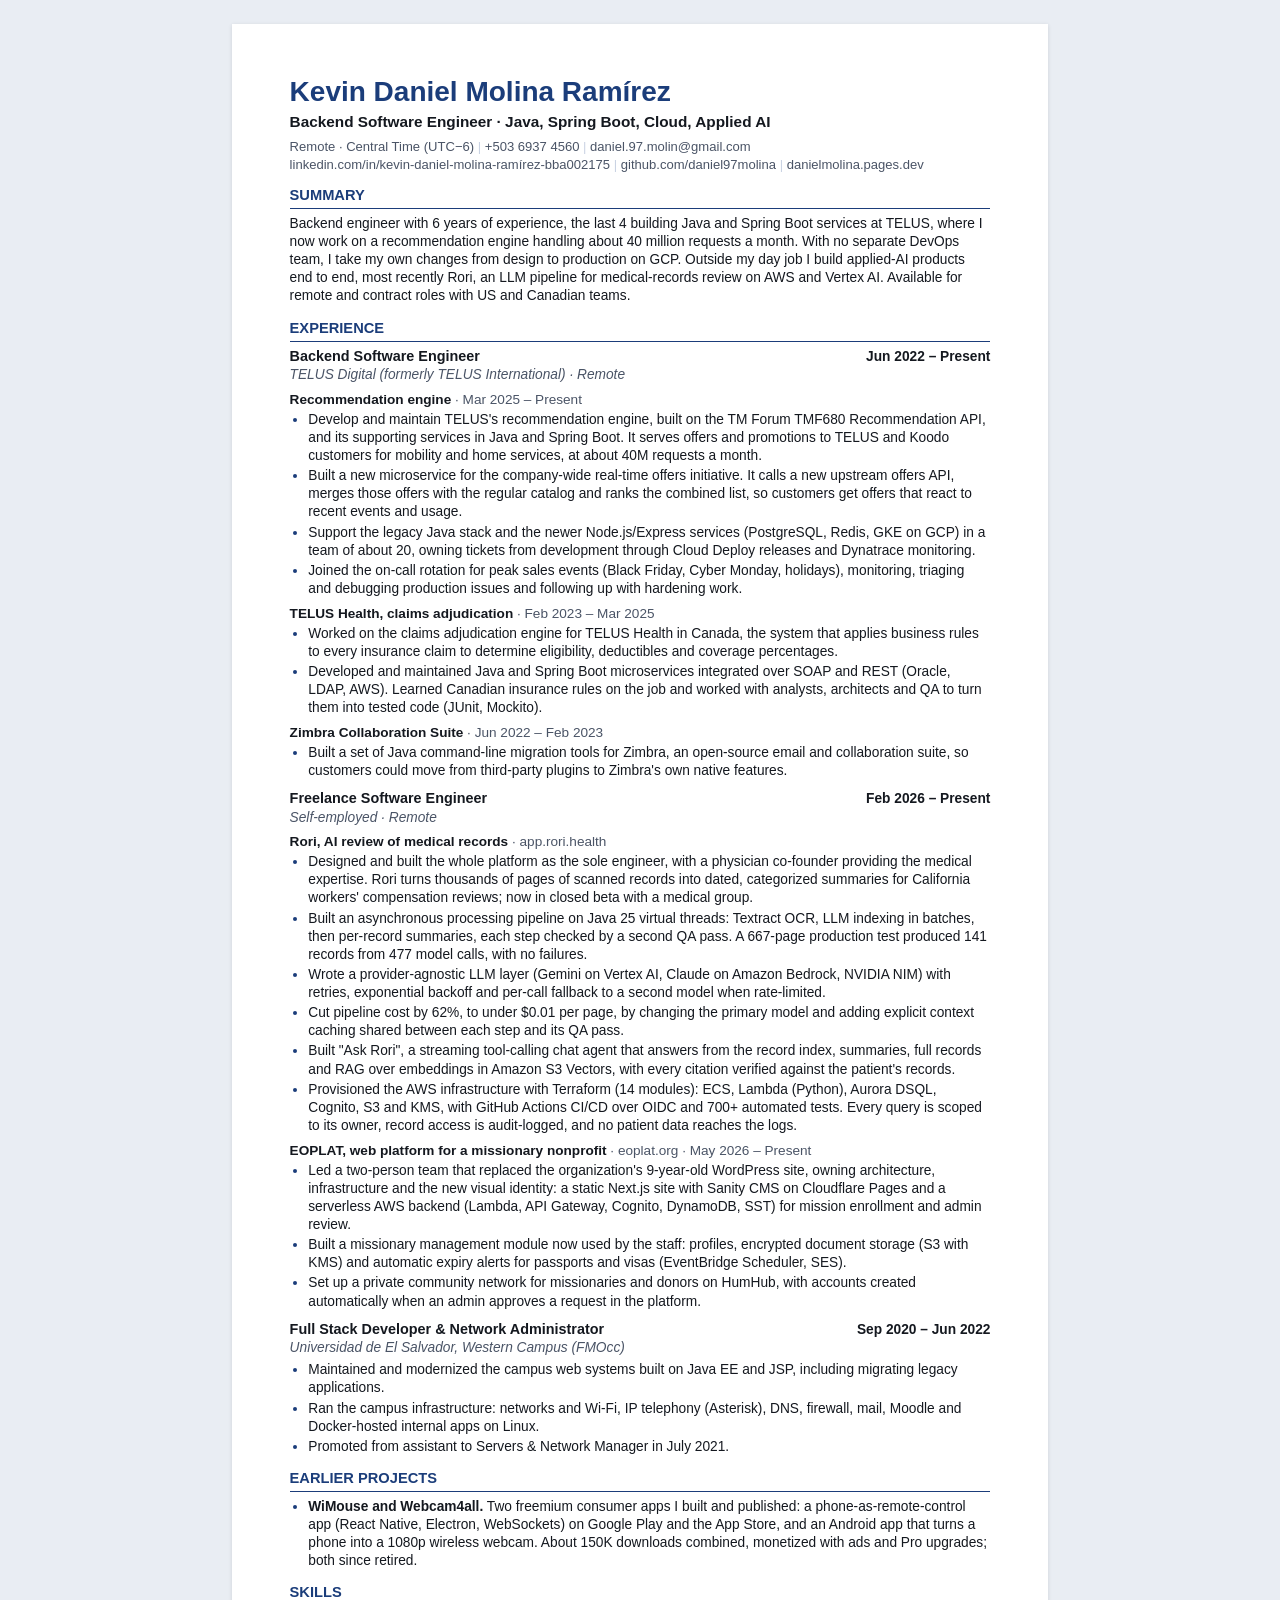
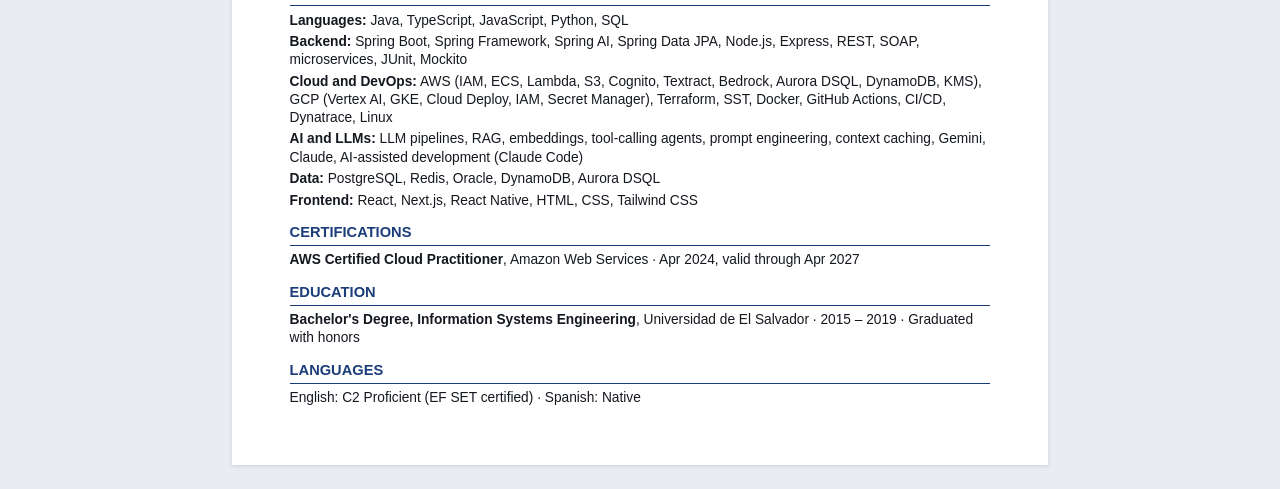
==== cv.html @ 5ef0b37c "Add ATS CV and Turbo Vision TUI redesign Checkpoint before the BIOS setup redesign.  Co-Authored-By:" ====
<!DOCTYPE html>
<html lang="en">
<head>
  <meta charset="UTF-8" />
  <meta name="viewport" content="width=device-width, initial-scale=1" />
  <meta name="robots" content="noindex" />
  <title>Kevin Daniel Molina Ramírez — CV</title>
  <meta name="author" content="Kevin Daniel Molina Ramírez" />
  <meta name="description" content="CV of Kevin Daniel Molina Ramírez, Backend Software Engineer (Java, Spring Boot, cloud, applied AI)." />
  <style>
    /*
      ATS-first layout: one column, real text, standard headings, no tables,
      no icons, no text in images. Ligatures are off so "fi"/"fl" extract as
      plain letters in every parser.
    */
    :root {
      --ink: #14181f;
      --muted: #4a5466;
      --accent: #1b3d7a;
      --rule: #c9d2e3;
    }
    * { box-sizing: border-box; }
    html { background: #e9edf3; }
    body {
      margin: 0;
      color: var(--ink);
      font-family: Calibri, Carlito, "Segoe UI", Arial, sans-serif;
      font-size: 10.3pt;
      line-height: 1.32;
      font-variant-ligatures: none;
      font-feature-settings: "liga" 0, "clig" 0;
      -webkit-print-color-adjust: exact;
      print-color-adjust: exact;
    }
    .page {
      max-width: 8.5in;
      margin: 24px auto;
      padding: 0.55in 0.6in;
      background: #fff;
      box-shadow: 0 1px 4px rgba(20, 24, 31, .12);
    }
    a { color: inherit; text-decoration: none; }

    header h1 {
      margin: 0;
      font-size: 21pt;
      line-height: 1.1;
      color: var(--accent);
    }
    .headline { margin: 3pt 0 5pt; font-size: 11.5pt; font-weight: 700; }
    .contact { margin: 0; color: var(--muted); font-size: 9.8pt; }
    .contact span + span::before { content: " | "; color: var(--rule); }

    h2 {
      margin: 10pt 0 4pt;
      padding-bottom: 2pt;
      border-bottom: 1.2pt solid var(--accent);
      color: var(--accent);
      font-size: 11pt;
      text-transform: uppercase;
      break-after: avoid;
    }
    p { margin: 0 0 4pt; }

    .job { margin-bottom: 7pt; }
    .job-head { display: flex; justify-content: space-between; gap: 12pt; align-items: baseline; break-after: avoid; }
    .job-head h3 { margin: 0; font-size: 10.8pt; }
    .job-head .dates { white-space: nowrap; font-weight: 700; }
    .org { margin: 0 0 3pt; color: var(--muted); font-style: italic; }

    h4 {
      margin: 5pt 0 1.5pt;
      font-size: 10.2pt;
      break-after: avoid;
    }
    h4 .when { font-weight: 400; color: var(--muted); }

    ul { margin: 0 0 3pt; padding-left: 14pt; }
    li { margin-bottom: 1.5pt; }
    li::marker { color: var(--accent); }

    .skills p { margin-bottom: 2.5pt; }
    .skills strong, .plain strong { color: var(--ink); }

    @page { size: Letter; margin: 0.4in 0.55in; }
    @media print {
      html { background: #fff; }
      .page { margin: 0; padding: 0; max-width: none; box-shadow: none; }
      li, .job-head, .org { break-inside: avoid; }
      .org { break-after: avoid; }
    }
    @media (max-width: 640px) {
      .page { margin: 0; padding: 20px 16px; box-shadow: none; }
      .job-head { flex-direction: column; gap: 0; }
    }
  </style>
</head>
<body>
<main class="page">

  <header>
    <h1>Kevin Daniel Molina Ramírez</h1>
    <p class="headline">Backend Software Engineer · Java, Spring Boot, Cloud, Applied AI</p>
    <p class="contact">
      <span>Remote · Central Time (UTC−6)</span>
      <span>+503 6937 4560</span>
      <span><a href="mailto:daniel.97.molin@gmail.com">daniel.97.molin@gmail.com</a></span>
    </p>
    <p class="contact">
      <span><a href="https://www.linkedin.com/in/kevin-daniel-molina-ram%C3%ADrez-bba002175">linkedin.com/in/kevin-daniel-molina-ramírez-bba002175</a></span>
      <span><a href="https://github.com/daniel97molina">github.com/daniel97molina</a></span>
      <span><a href="https://danielmolina.pages.dev">danielmolina.pages.dev</a></span>
    </p>
  </header>

  <section>
    <h2>Summary</h2>
    <p>
      Backend engineer with 6 years of experience, the last 4 building Java and Spring Boot services at
      TELUS, where I now work on a recommendation engine handling about 40 million requests a month.
      With no separate DevOps team, I take my own changes from design to production on GCP. Outside my
      day job I build applied-AI products end to end, most recently Rori, an LLM pipeline for
      medical-records review on AWS and Vertex AI. Available for remote and contract roles with US and
      Canadian teams.
    </p>
  </section>

  <section>
    <h2>Experience</h2>

    <article class="job">
      <div class="job-head">
        <h3>Backend Software Engineer</h3>
        <span class="dates">Jun 2022 – Present</span>
      </div>
      <p class="org">TELUS Digital (formerly TELUS International) · Remote</p>

      <h4>Recommendation engine <span class="when">· Mar 2025 – Present</span></h4>
      <ul>
        <li>Develop and maintain TELUS's recommendation engine, built on the TM Forum TMF680 Recommendation API, and its supporting services in Java and Spring Boot. It serves offers and promotions to TELUS and Koodo customers for mobility and home services, at about 40M requests a month.</li>
        <li>Built a new microservice for the company-wide real-time offers initiative. It calls a new upstream offers API, merges those offers with the regular catalog and ranks the combined list, so customers get offers that react to recent events and usage.</li>
        <li>Support the legacy Java stack and the newer Node.js/Express services (PostgreSQL, Redis, GKE on GCP) in a team of about 20, owning tickets from development through Cloud Deploy releases and Dynatrace monitoring.</li>
        <li>Joined the on-call rotation for peak sales events (Black Friday, Cyber Monday, holidays), monitoring, triaging and debugging production issues and following up with hardening work.</li>
      </ul>

      <h4>TELUS Health, claims adjudication <span class="when">· Feb 2023 – Mar 2025</span></h4>
      <ul>
        <li>Worked on the claims adjudication engine for TELUS Health in Canada, the system that applies business rules to every insurance claim to determine eligibility, deductibles and coverage percentages.</li>
        <li>Developed and maintained Java and Spring Boot microservices integrated over SOAP and REST (Oracle, LDAP, AWS). Learned Canadian insurance rules on the job and worked with analysts, architects and QA to turn them into tested code (JUnit, Mockito).</li>
      </ul>

      <h4>Zimbra Collaboration Suite <span class="when">· Jun 2022 – Feb 2023</span></h4>
      <ul>
        <li>Built a set of Java command-line migration tools for Zimbra, an open-source email and collaboration suite, so customers could move from third-party plugins to Zimbra's own native features.</li>
      </ul>
    </article>

    <article class="job">
      <div class="job-head">
        <h3>Freelance Software Engineer</h3>
        <span class="dates">Feb 2026 – Present</span>
      </div>
      <p class="org">Self-employed · Remote</p>

      <h4>Rori, AI review of medical records <span class="when">· app.rori.health</span></h4>
      <ul>
        <li>Designed and built the whole platform as the sole engineer, with a physician co-founder providing the medical expertise. Rori turns thousands of pages of scanned records into dated, categorized summaries for California workers' compensation reviews; now in closed beta with a medical group.</li>
        <li>Built an asynchronous processing pipeline on Java 25 virtual threads: Textract OCR, LLM indexing in batches, then per-record summaries, each step checked by a second QA pass. A 667-page production test produced 141 records from 477 model calls, with no failures.</li>
        <li>Wrote a provider-agnostic LLM layer (Gemini on Vertex AI, Claude on Amazon Bedrock, NVIDIA NIM) with retries, exponential backoff and per-call fallback to a second model when rate-limited.</li>
        <li>Cut pipeline cost by 62%, to under $0.01 per page, by changing the primary model and adding explicit context caching shared between each step and its QA pass.</li>
        <li>Built "Ask Rori", a streaming tool-calling chat agent that answers from the record index, summaries, full records and RAG over embeddings in Amazon S3 Vectors, with every citation verified against the patient's records.</li>
        <li>Provisioned the AWS infrastructure with Terraform (14 modules): ECS, Lambda (Python), Aurora DSQL, Cognito, S3 and KMS, with GitHub Actions CI/CD over OIDC and 700+ automated tests. Every query is scoped to its owner, record access is audit-logged, and no patient data reaches the logs.</li>
      </ul>

      <h4>EOPLAT, web platform for a missionary nonprofit <span class="when">· eoplat.org · May 2026 – Present</span></h4>
      <ul>
        <li>Led a two-person team that replaced the organization's 9-year-old WordPress site, owning architecture, infrastructure and the new visual identity: a static Next.js site with Sanity CMS on Cloudflare Pages and a serverless AWS backend (Lambda, API Gateway, Cognito, DynamoDB, SST) for mission enrollment and admin review.</li>
        <li>Built a missionary management module now used by the staff: profiles, encrypted document storage (S3 with KMS) and automatic expiry alerts for passports and visas (EventBridge Scheduler, SES).</li>
        <li>Set up a private community network for missionaries and donors on HumHub, with accounts created automatically when an admin approves a request in the platform.</li>
      </ul>
    </article>

    <article class="job">
      <div class="job-head">
        <h3>Full Stack Developer &amp; Network Administrator</h3>
        <span class="dates">Sep 2020 – Jun 2022</span>
      </div>
      <p class="org">Universidad de El Salvador, Western Campus (FMOcc)</p>
      <ul>
        <li>Maintained and modernized the campus web systems built on Java EE and JSP, including migrating legacy applications.</li>
        <li>Ran the campus infrastructure: networks and Wi-Fi, IP telephony (Asterisk), DNS, firewall, mail, Moodle and Docker-hosted internal apps on Linux.</li>
        <li>Promoted from assistant to Servers &amp; Network Manager in July 2021.</li>
      </ul>
    </article>
  </section>

  <section>
    <h2>Earlier Projects</h2>
    <ul>
      <li><strong>WiMouse and Webcam4all.</strong> Two freemium consumer apps I built and published: a phone-as-remote-control app (React Native, Electron, WebSockets) on Google Play and the App Store, and an Android app that turns a phone into a 1080p wireless webcam. About 150K downloads combined, monetized with ads and Pro upgrades; both since retired.</li>
    </ul>
  </section>

  <section class="skills">
    <h2>Skills</h2>
    <p><strong>Languages:</strong> Java, TypeScript, JavaScript, Python, SQL</p>
    <p><strong>Backend:</strong> Spring Boot, Spring Framework, Spring AI, Spring Data JPA, Node.js, Express, REST, SOAP, microservices, JUnit, Mockito</p>
    <p><strong>Cloud and DevOps:</strong> AWS (IAM, ECS, Lambda, S3, Cognito, Textract, Bedrock, Aurora DSQL, DynamoDB, KMS), GCP (Vertex AI, GKE, Cloud Deploy, IAM, Secret Manager), Terraform, SST, Docker, GitHub Actions, CI/CD, Dynatrace, Linux</p>
    <p><strong>AI and LLMs:</strong> LLM pipelines, RAG, embeddings, tool-calling agents, prompt engineering, context caching, Gemini, Claude, AI-assisted development (Claude Code)</p>
    <p><strong>Data:</strong> PostgreSQL, Redis, Oracle, DynamoDB, Aurora DSQL</p>
    <p><strong>Frontend:</strong> React, Next.js, React Native, HTML, CSS, Tailwind CSS</p>
  </section>

  <section class="plain">
    <h2>Certifications</h2>
    <p><strong>AWS Certified Cloud Practitioner</strong>, Amazon Web Services · Apr 2024, valid through Apr 2027</p>
  </section>

  <section class="plain">
    <h2>Education</h2>
    <p><strong>Bachelor's Degree, Information Systems Engineering</strong>, Universidad de El Salvador · 2015 – 2019 · Graduated with honors</p>
  </section>

  <section class="plain">
    <h2>Languages</h2>
    <p>English: C2 Proficient (EF SET certified) · Spanish: Native</p>
  </section>

</main>
</body>
</html>
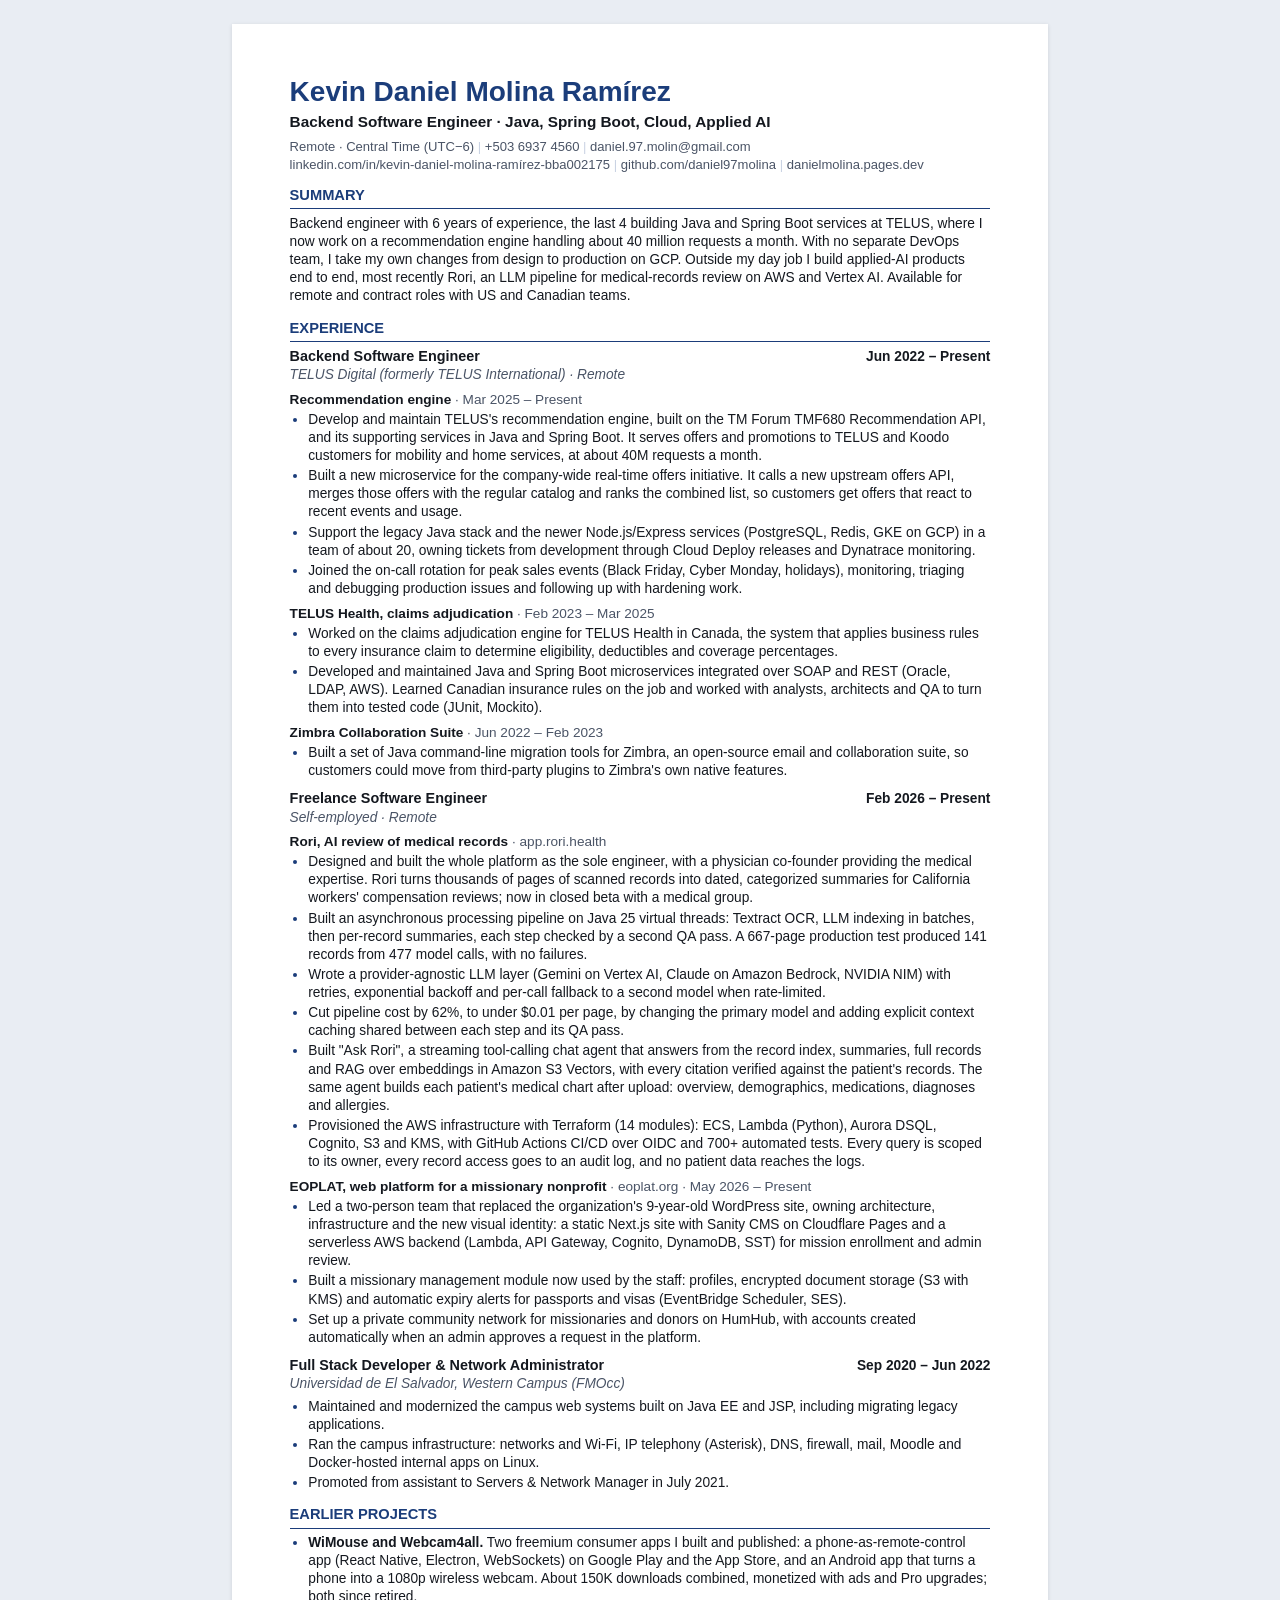
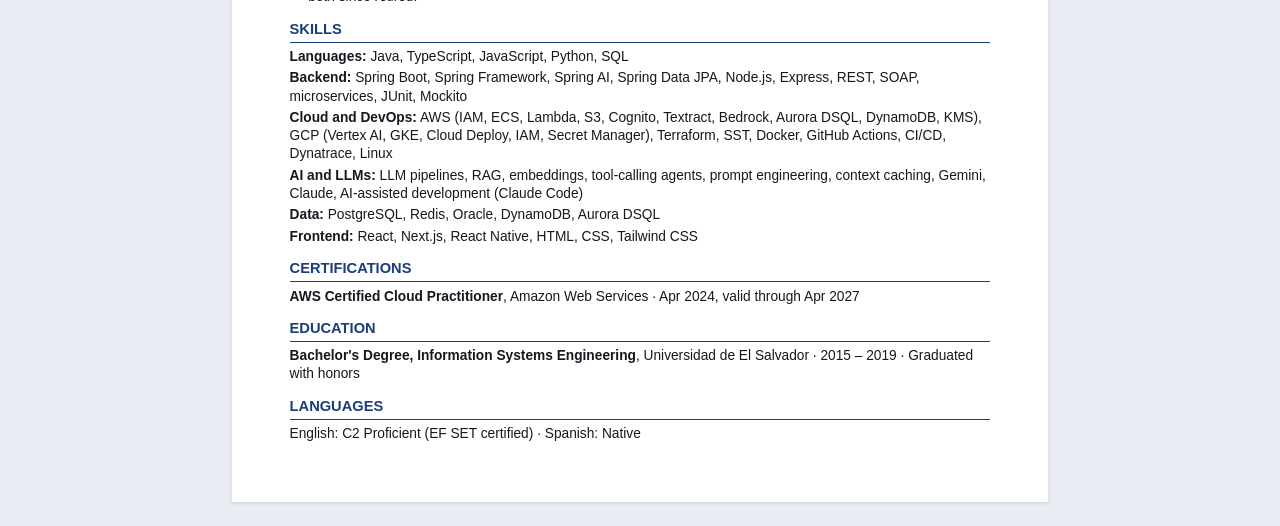
==== commit eba3b8f2: "Redesign portfolio as a BIOS setup utility - Menu tabs that follow the scroll, arrow-key navigation," ====
--- a/cv.html
+++ b/cv.html
@@ -168,8 +168,8 @@
         <li>Built an asynchronous processing pipeline on Java 25 virtual threads: Textract OCR, LLM indexing in batches, then per-record summaries, each step checked by a second QA pass. A 667-page production test produced 141 records from 477 model calls, with no failures.</li>
         <li>Wrote a provider-agnostic LLM layer (Gemini on Vertex AI, Claude on Amazon Bedrock, NVIDIA NIM) with retries, exponential backoff and per-call fallback to a second model when rate-limited.</li>
         <li>Cut pipeline cost by 62%, to under $0.01 per page, by changing the primary model and adding explicit context caching shared between each step and its QA pass.</li>
-        <li>Built "Ask Rori", a streaming tool-calling chat agent that answers from the record index, summaries, full records and RAG over embeddings in Amazon S3 Vectors, with every citation verified against the patient's records.</li>
-        <li>Provisioned the AWS infrastructure with Terraform (14 modules): ECS, Lambda (Python), Aurora DSQL, Cognito, S3 and KMS, with GitHub Actions CI/CD over OIDC and 700+ automated tests. Every query is scoped to its owner, record access is audit-logged, and no patient data reaches the logs.</li>
+        <li>Built "Ask Rori", a streaming tool-calling chat agent that answers from the record index, summaries, full records and RAG over embeddings in Amazon S3 Vectors, with every citation verified against the patient's records. The same agent builds each patient's medical chart after upload: overview, demographics, medications, diagnoses and allergies.</li>
+        <li>Provisioned the AWS infrastructure with Terraform (14 modules): ECS, Lambda (Python), Aurora DSQL, Cognito, S3 and KMS, with GitHub Actions CI/CD over OIDC and 700+ automated tests. Every query is scoped to its owner, every record access goes to an audit log, and no patient data reaches the logs.</li>
       </ul>
 
       <h4>EOPLAT, web platform for a missionary nonprofit <span class="when">· eoplat.org · May 2026 – Present</span></h4>
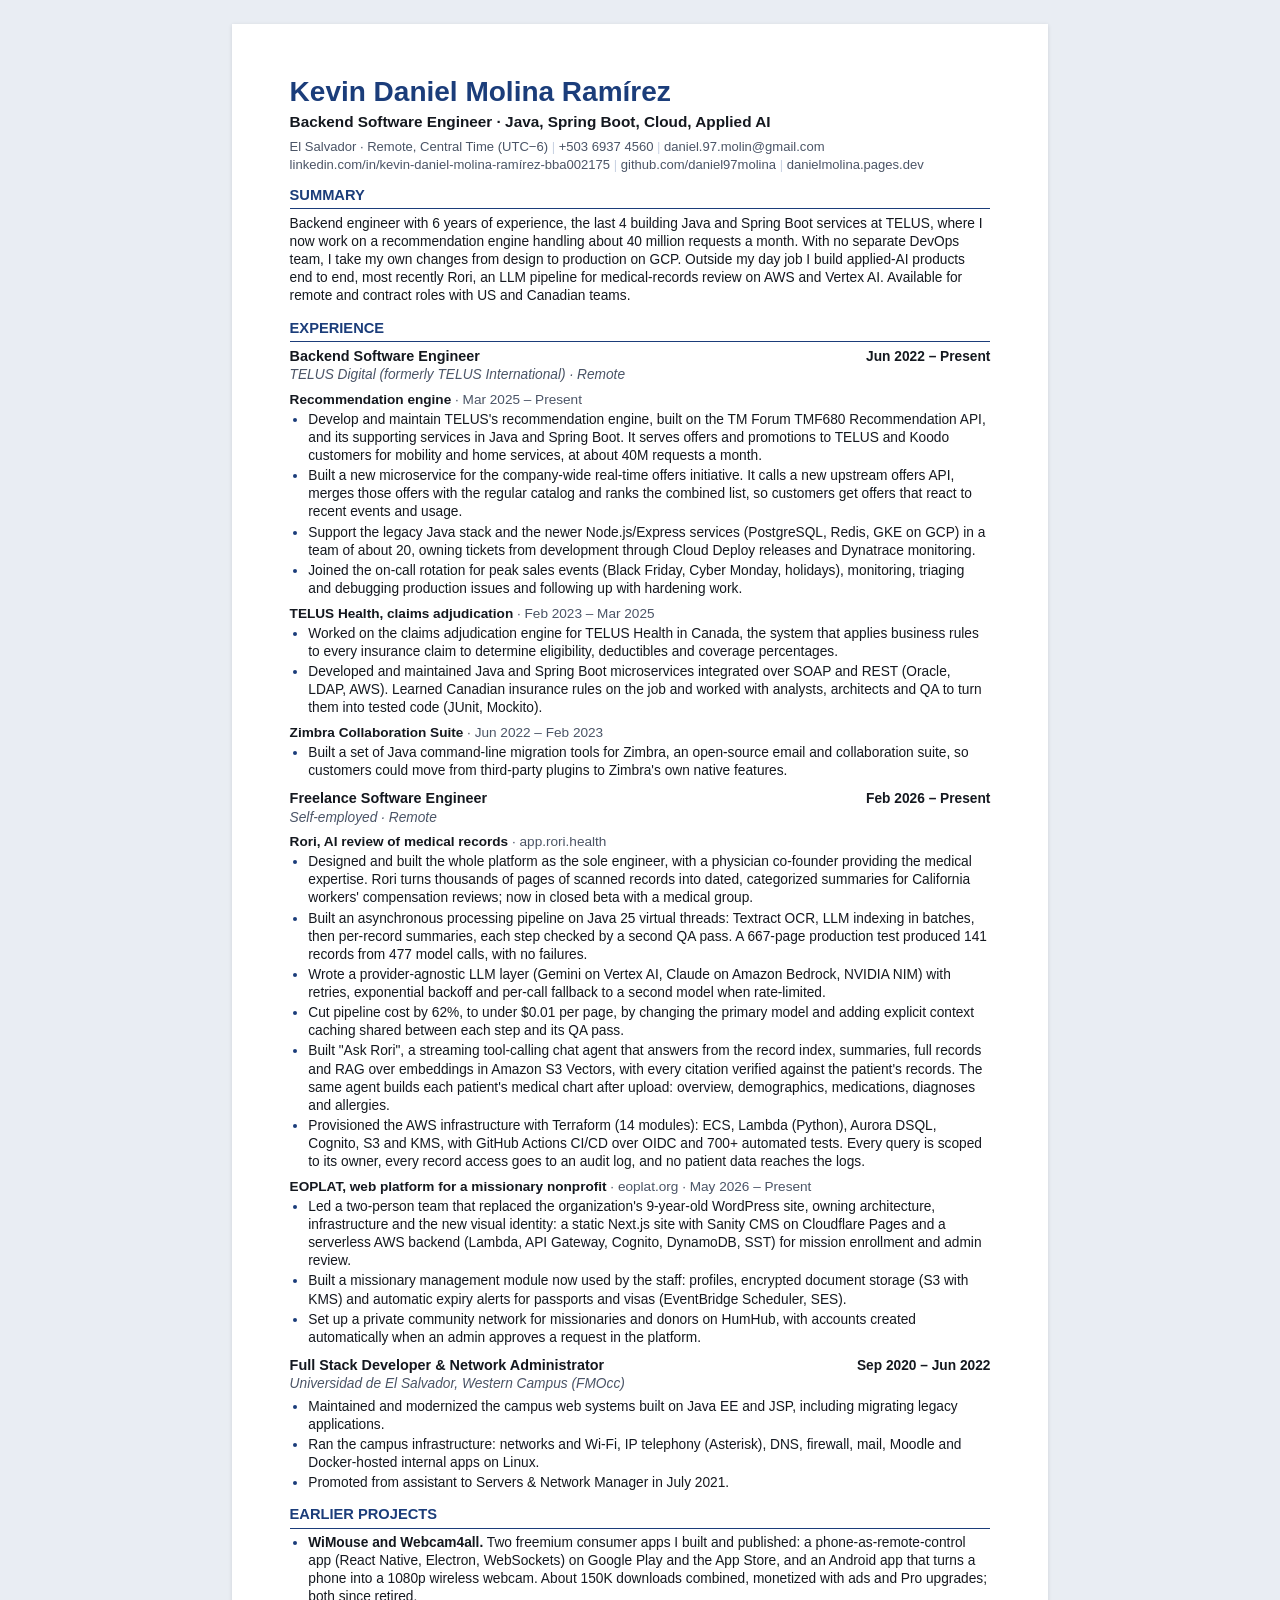
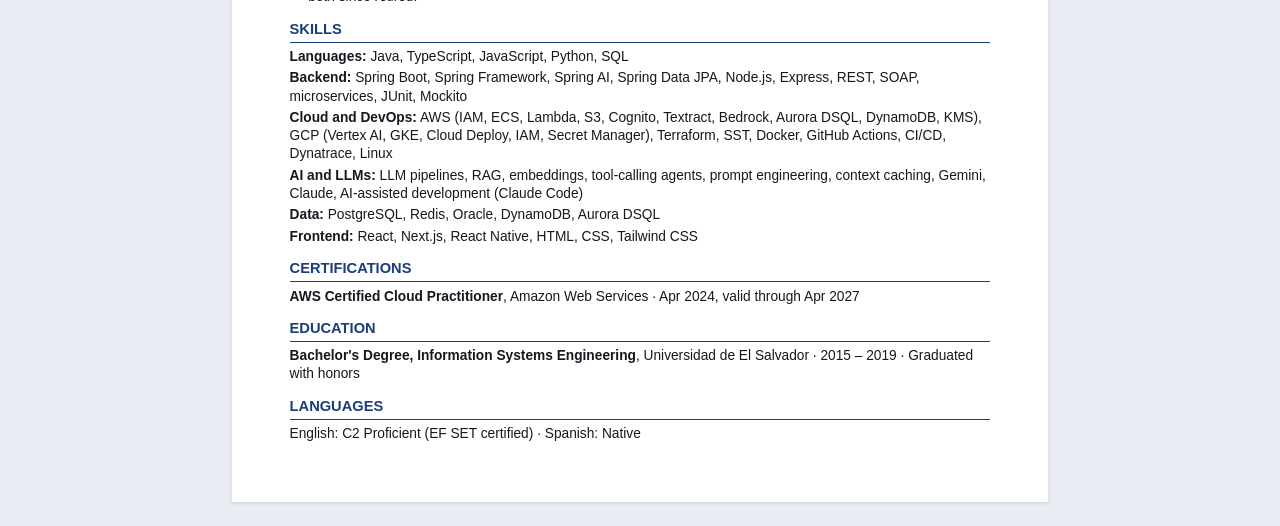
==== commit d9e1080b: "Add El Salvador to location on CV and portfolio Co-Authored-By: Claude <noreply@anthropic.com>" ====
--- a/cv.html
+++ b/cv.html
@@ -102,7 +102,7 @@
     <h1>Kevin Daniel Molina Ramírez</h1>
     <p class="headline">Backend Software Engineer · Java, Spring Boot, Cloud, Applied AI</p>
     <p class="contact">
-      <span>Remote · Central Time (UTC−6)</span>
+      <span>El Salvador · Remote, Central Time (UTC−6)</span>
       <span>+503 6937 4560</span>
       <span><a href="mailto:daniel.97.molin@gmail.com">daniel.97.molin@gmail.com</a></span>
     </p>
